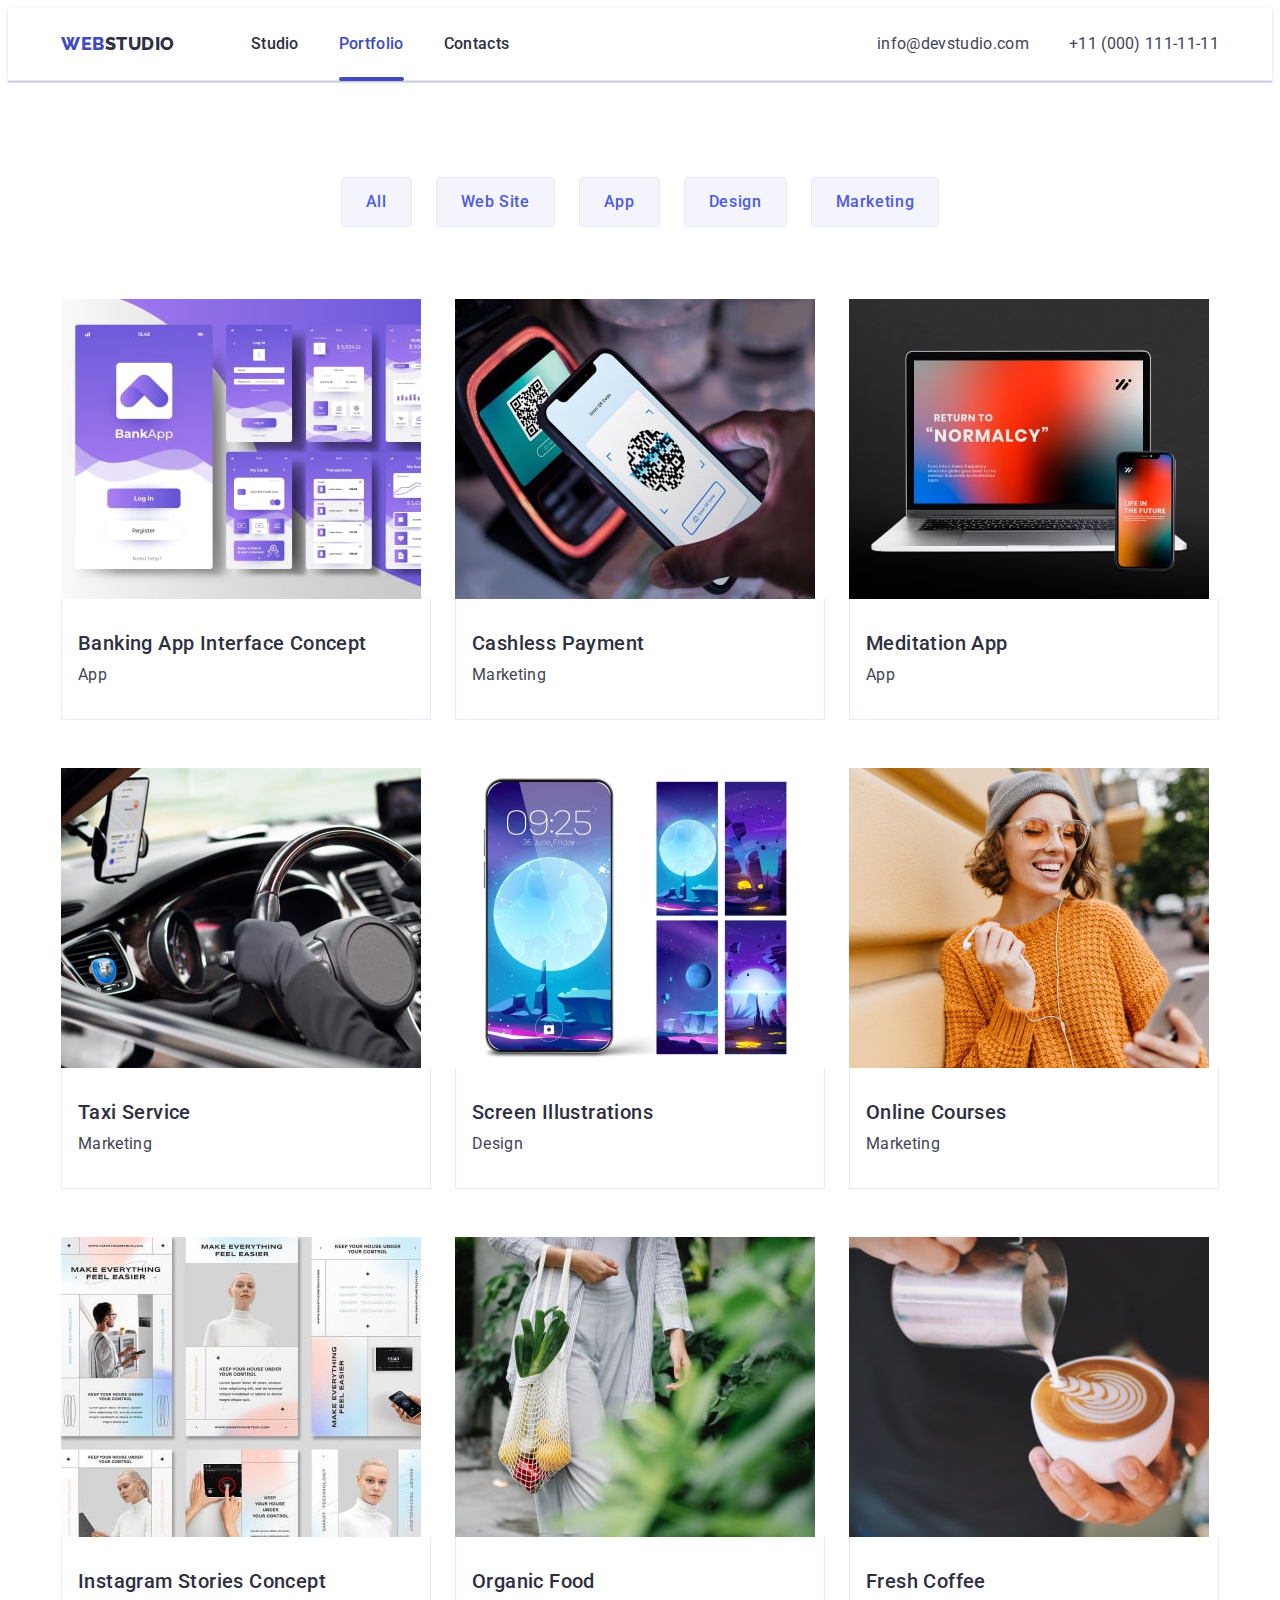
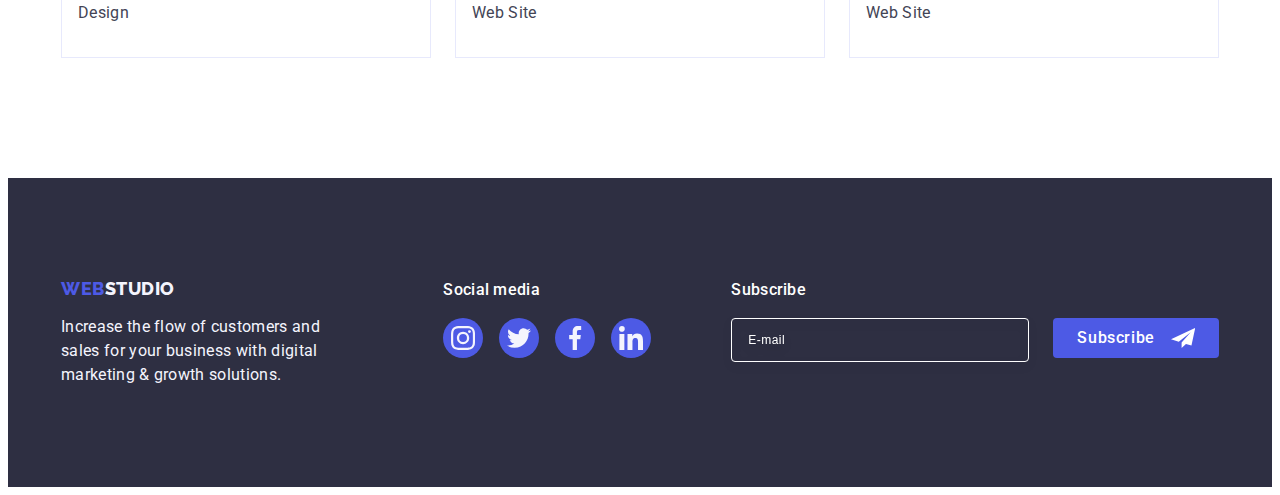
==== portfolio.html @ a87e6c7e "Initial commit" ====
<!DOCTYPE html>
<html lang="en">
  <head>
    <meta charset="UTF-8" />
    <meta http-equiv="X-UA-Compatible" content="IE=edge" />
    <meta name="viewport" content="width=device-width, initial-scale=1.0" />
    <title>WebStudio</title>
    <link rel="preconnect" href="https://fonts.googleapis.com" />
    <link rel="preconnect" href="https://fonts.gstatic.com" crossorigin />
    <link
      href="https://fonts.googleapis.com/css2?family=Raleway:wght@800&family=Roboto:wght@400;500;700&display=swap"
      rel="stylesheet"
    />
    <link
      rel="stylesheet"
      href="https://cdnjs.cloudflare.com/ajax/libs/modern-normalize/2.0.0/modern-normalize.min.css"
      integrity="sha512-4xo8blKMVCiXpTaLzQSLSw3KFOVPWhm/TRtuPVc4WG6kUgjH6J03IBuG7JZPkcWMxJ5huwaBpOpnwYElP/m6wg=="
      crossorigin="anonymous"
      referrerpolicy="no-referrer"
    />
    <link rel="stylesheet" href="./css/styles.css" />
  </head>
  <body>
    <header class="header">
      <div class="container header-container">
        <nav class="navigation">
          <a href="./index.html" class="logo-web link"
            >Web<span class="logo-studio header-logo">Studio</span></a
          >
          <ul class="list header-list">
            <li class="header-item">
              <a class="heder-menu link" href="./index.html">Studio</a>
            </li>
            <li class="header-item">
              <a class="heder-menu page-sign link" href="./portfolio.html"
                >Portfolio</a
              >
            </li>
            <li class="header-item">
              <a class="heder-menu link" href="">Contacts</a>
            </li>
          </ul>
        </nav>
        <address class="adress-list">
          <ul class="list header-adress-list">
            <li>
              <a class="heder-adress link" href="mailto:info@devstudio.com"
                >info@devstudio.com</a
              >
            </li>
            <li>
              <a class="heder-adress link" href="tel:+110001111111"
                >+11 (000) 111-11-11</a
              >
            </li>
          </ul>
        </address>
      </div>
    </header>
    <main>
      <section class="high-options">
        <div class="container options-container">
          <h1 class="visually-hidden">options</h1>
          <ul class="list options-btn-list">
            <li><button class="options-btn" type="button">All</button></li>
            <li><button class="options-btn" type="button">Web Site</button></li>
            <li><button class="options-btn" type="button">App</button></li>
            <li><button class="options-btn" type="button">Design</button></li>
            <li>
              <button class="options-btn" type="button">Marketing</button>
            </li>
          </ul>
          <ul class="list options-list">
            <li class="options-item">
              <a href="" class="options-link link"
                ><div class="options-img-overlay">
                  <img src="./images/02-01-banking-app.jpg" alt="banking" />
                  <p class="overlay">
                    14 Stylish and User-Friendly App Design Concepts · Task
                    Manager App · Calorie Tracker App · Exotic Fruit Ecommerce
                    App · Cloud Storage App
                  </p>
                </div>
                <div class="options-text">
                  <h2 class="text-title options-text-title">
                    Banking App Interface Concept
                  </h2>
                  <p class="specific-text">App</p>
                </div></a
              >
            </li>
            <li class="options-item">
              <a href="" class="options-link link"
                ><div class="options-img-overlay">
                  <img
                    src="./images/02-02-payment-marketing.jpg"
                    alt="payment"
                  />
                  <p class="overlay">
                    14 Stylish and User-Friendly App Design Concepts · Task
                    Manager App · Calorie Tracker App · Exotic Fruit Ecommerce
                    App · Cloud Storage App
                  </p>
                </div>
                <div class="options-text">
                  <h2 class="text-title options-text-title">
                    Cashless Payment
                  </h2>
                  <p class="specific-text">Marketing</p>
                </div>
              </a>
            </li>
            <li class="options-item">
              <a href="" class="options-link link"
                ><div class="options-img-overlay">
                  <img
                    src="./images/02-03-meditation-app.jpg"
                    alt="meditation"
                  />
                  <p class="overlay">
                    14 Stylish and User-Friendly App Design Concepts · Task
                    Manager App · Calorie Tracker App · Exotic Fruit Ecommerce
                    App · Cloud Storage App
                  </p>
                </div>
                <div class="options-text">
                  <h2 class="text-title options-text-title">Meditation App</h2>
                  <p class="specific-text">App</p>
                </div>
              </a>
            </li>
            <li class="options-item">
              <a href="" class="options-link link"
                ><div class="options-img-overlay">
                  <img src="./images/02-04-taxi-marketing.jpg" alt="taxi" />
                  <p class="overlay">
                    14 Stylish and User-Friendly App Design Concepts · Task
                    Manager App · Calorie Tracker App · Exotic Fruit Ecommerce
                    App · Cloud Storage App
                  </p>
                </div>
                <div class="options-text">
                  <h2 class="text-title options-text-title">Taxi Service</h2>
                  <p class="specific-text">Marketing</p>
                </div>
              </a>
            </li>
            <li class="options-item">
              <a href="" class="options-link link"
                ><div class="options-img-overlay">
                  <img src="./images/02-05-screen-design.jpg" alt="screen" />
                  <p class="overlay">
                    14 Stylish and User-Friendly App Design Concepts · Task
                    Manager App · Calorie Tracker App · Exotic Fruit Ecommerce
                    App · Cloud Storage App
                  </p>
                </div>
                <div class="options-text">
                  <h2 class="text-title options-text-title">
                    Screen Illustrations
                  </h2>
                  <p class="specific-text">Design</p>
                </div>
              </a>
            </li>
            <li class="options-item">
              <a href="" class="options-link link"
                ><div class="options-img-overlay">
                  <img src="./images/02-06-online-marketing.jpg" alt="online" />
                  <p class="overlay">
                    14 Stylish and User-Friendly App Design Concepts · Task
                    Manager App · Calorie Tracker App · Exotic Fruit Ecommerce
                    App · Cloud Storage App
                  </p>
                </div>
                <div class="options-text">
                  <h2 class="text-title options-text-title">Online Courses</h2>
                  <p class="specific-text">Marketing</p>
                </div>
              </a>
            </li>
            <li class="options-item">
              <a href="" class="options-link link"
                ><div class="options-img-overlay">
                  <img
                    src="./images/02-07-instagram-design.jpg"
                    alt="instagram"
                  />
                  <p class="overlay">
                    14 Stylish and User-Friendly App Design Concepts · Task
                    Manager App · Calorie Tracker App · Exotic Fruit Ecommerce
                    App · Cloud Storage App
                  </p>
                </div>
                <div class="options-text">
                  <h2 class="text-title options-text-title">
                    Instagram Stories Concept
                  </h2>
                  <p class="specific-text">Design</p>
                </div>
              </a>
            </li>
            <li class="options-item">
              <a href="" class="options-link link"
                ><div class="options-img-overlay">
                  <img src="./images/02-08-food-web.jpg" alt="food" />
                  <p class="overlay">
                    14 Stylish and User-Friendly App Design Concepts · Task
                    Manager App · Calorie Tracker App · Exotic Fruit Ecommerce
                    App · Cloud Storage App
                  </p>
                </div>
                <div class="options-text">
                  <h2 class="text-title options-text-title">Organic Food</h2>
                  <p class="specific-text">Web Site</p>
                </div>
              </a>
            </li>
            <li class="options-item">
              <a href="" class="options-link link"
                ><div class="options-img-overlay">
                  <img src="./images/02-09-coffee-web.jpg" alt="coffee" />
                  <p class="overlay">
                    14 Stylish and User-Friendly App Design Concepts · Task
                    Manager App · Calorie Tracker App · Exotic Fruit Ecommerce
                    App · Cloud Storage App
                  </p>
                </div>
                <div class="options-text">
                  <h2 class="text-title options-text-title">Fresh Coffee</h2>
                  <p class="specific-text">Web Site</p>
                </div>
              </a>
            </li>
          </ul>
        </div>
      </section>
    </main>
    <footer class="footer">
      <div class="container footer-contaner">
        <div class="logo-down">
          <a href="./index.html" class="logo-web-down link"
            >Web<span class="logo-studio-down">Studio</span></a
          >
          <p class="footer-text">
            Increase the flow of customers and sales for your business with
            digital marketing & growth solutions.
          </p>
        </div>
        <div class="footer-soc">
          <p class="footer-soc-text">Social media</p>
          <ul class="footer-soc-list list">
            <li class="footer-soc-item">
              <a
                href=""
                class="footer-soc-link link"
                target="_blank"
                rel="noopener noreferrer nofollow"
              >
                <svg class="footer-soc-icon" width="24" height="24">
                  <use href="./images/icons.svg#icon-instagram"></use>
                </svg>
              </a>
            </li>
            <li class="footer-soc-item">
              <a
                href=""
                class="footer-soc-link link"
                target="_blank"
                rel="noopener noreferrer nofollow"
                ><svg class="footer-soc-icon" width="24" height="24">
                  <use href="./images/icons.svg#icon-twitter"></use>
                </svg>
              </a>
            </li>
            <li class="footer-soc-item">
              <a
                href=""
                class="footer-soc-link link"
                target="_blank"
                rel="noopener noreferrer nofollow"
                ><svg class="footer-soc-icon" width="24" height="24">
                  <use href="./images/icons.svg#icon-facebook"></use>
                </svg>
              </a>
            </li>
            <li class="footer-soc-item">
              <a
                href=""
                class="footer-soc-link link"
                target="_blank"
                rel="noopener noreferrer nofollow"
                ><svg class="footer-soc-icon" width="24" height="24">
                  <use href="./images/icons.svg#icon-linkedin"></use>
                </svg>
              </a>
            </li>
          </ul>
        </div>
        <div class="container-form">
          <p class="footer-title">Subscribe</p>
          <form class="form-footer">
            <label class="footer-lable">
              <input
                type="email"
                name="user-email"
                class="footer-input"
                placeholder="E-mail"
                required
              />
            </label>
            <button type="submit" class="btn-footer">
              Subscribe
              <svg class="footer-btn-icon" width="24" height="24">
                <use href="./images/icons.svg#icon-icon-send"></use>
              </svg>
            </button>
          </form>
        </div>
      </div>
    </footer>
  </body>
</html>
---- css/styles.css ----
:root {
  --white-color: #ffffff;
  --navy-color: #2e2f42;
  --iris-color: #4d5ae5;
  --slate-color: #434455;
  --cloud-color: #f4f4fd;
  --grey-color: #8e8f99;
}

body {
  font-family: 'Roboto', sans-serif;
  color: var(--slate-color);
  background-color: var(--white-color);
}

.container {
  width: 1158px;
  padding: 0 15px;
  margin: 0 auto;
}

img {
  display: block;
  max-width: 100%;
  height: auto;
}

h1,
h2,
h3,
h4,
h5,
h6,
p {
  margin: 0;
}
/*--------------- HEADER ------------------*/

.header {
  border-bottom: 1px solid #e7e9fc;
  box-shadow: 0px 2px 1px rgba(46, 47, 66, 0.08),
    0px 1px 1px rgba(46, 47, 66, 0.16), 0px 1px 6px rgba(46, 47, 66, 0.08);
}

.header-container {
  display: flex;
  align-items: center;
}

.navigation {
  display: flex;
  align-items: center;
}

.header-item {
}

.header-list {
  display: flex;
  align-items: center;
  gap: 40px;
}

.link {
  text-decoration: none;
}

.list {
  list-style: none;
  padding: 0;
  margin: 0;
}

.logo-web {
  font-family: 'Raleway', sans-serif;
  font-weight: 800;
  font-size: 18px;
  line-height: 1.17;
  align-items: center;
  letter-spacing: 0.03em;
  text-transform: uppercase;
  color: #404bbf;
  margin-right: 76px;
}

.heder-menu:hover,
.heder-menu:focus,
.heder-adress:hover,
.heder-adress:focus {
  color: #404bbf;
}

.logo-studio {
  color: var(--navy-color);
}

.heder-menu {
  font-weight: 500;
  font-size: 16px;
  line-height: 1.5;
  letter-spacing: 0.02em;
  color: var(--navy-color);
  padding: 24px 0;
  display: block;
  transition: color 250ms cubic-bezier(0.4, 0, 0.2, 1);
}

.adress-list {
  font-style: normal;
  margin-left: auto;
}

.heder-adress {
  font-size: 16px;
  line-height: 1.5;
  letter-spacing: 0.02em;
  color: var(--slate-color);
  transition: color 250ms cubic-bezier(0.4, 0, 0.2, 1);
}

.header-adress-list {
  display: flex;
  margin-left: auto;
  gap: 40px;
}
.page-sign {
  position: relative;
  transition: color 250ms cubic-bezier(0.4, 0, 0.2, 1);
  color: #404bbf;
}

.page-sign::after {
  content: '';
  position: absolute;
  height: 4px;
  left: 0px;
  background: #404bbf;
  border-radius: 2px;
  display: block;
  margin-top: 20px;
  width: 100%;
  bottom: -1px;
}
/*--------------- HERO ------------------*/

.hero-section {
  background-color: var(--navy-color);
  background-image: linear-gradient(
      rgba(46, 47, 66, 0.7),
      rgba(46, 47, 66, 0.7)
    ),
    url(../images/hero-bg.jpg);
  background-repeat: no-repeat;
  background-position: center;
  background-size: cover;
  padding-top: 188px;
  padding-bottom: 188px;
  max-width: 1440px;
  margin: 0 auto;
}

.hero-text {
  font-weight: 700;
  font-size: 56px;
  line-height: 1.07;
  text-align: center;
  letter-spacing: 0.02em;
  color: var(--white-color);
  display: block;
  max-width: 496px;
  margin: 0 auto 48px;
}

.hero-btn {
  font-family: 'Roboto', sans-serif;
  font-weight: 500;
  font-size: 16px;
  line-height: 1.5;
  letter-spacing: 0.04em;
  color: var(--white-color);
  background-color: var(--iris-color);
  cursor: pointer;
  display: block;
  margin: 0 auto;
  min-width: 169px;
  height: 56px;
  border-radius: 4px;
  box-shadow: 0px 4px 4px rgba(0, 0, 0, 0.15);
  border: none;
  transition: background-color 250ms cubic-bezier(0.4, 0, 0.2, 1);
}

.hero-btn:hover,
.hero-btn:focus {
  background-color: #404bbf;
}
/*--------------- WORKS ------------------*/

.works {
  padding: 120px 0;
}

.container-works {
}

.works-list {
  display: flex;
  gap: 24px;
}
.works-item {
  width: calc((100% - 3 * 24px) / 4);
}

.text-title {
  font-weight: 500;
  font-size: 20px;
  line-height: 1.2;
  letter-spacing: 0.02em;
  color: var(--navy-color);
}

.works-text-title {
  margin-bottom: 8px;
}

.specific-text {
  font-size: 16px;
  line-height: 1.5;
  letter-spacing: 0.02em;
  color: var(--slate-color);
}

.visually-hidden {
  position: absolute;
  width: 1px;
  height: 1px;
  margin: -1px;
  border: 0;
  padding: 0;
  white-space: nowrap;
  clip-path: inset(100%);
  clip: rect(0 0 0 0);
  overflow: hidden;
}

.works-link {
  display: flex;
  align-items: center;
  justify-content: center;
  height: 112px;
  background: #f4f4fd;
  border-radius: 4px;
  margin-bottom: 8px;
}

.works-icon {
}

.icons {
  display: flex;
  align-items: center;
  justify-content: center;
  height: 112px;
  background: #f4f4fd;
  border-radius: 4px;
  margin-bottom: 8px;
}

/*--------------- SERVICES ------------------*/
.servisec {
  padding-bottom: 120px;
}

.servisec-titel {
  font-weight: 700;
  font-size: 36px;
  line-height: 1.11;
  text-align: center;
  letter-spacing: 0.02em;
  text-transform: capitalize;
  color: var(--navy-color);
  margin-bottom: 72px;
}

.servisec-list {
  display: flex;
  gap: 24px;
}

/*--------------- TEAM ------------------*/

.team {
  color: var(--navy-color);
  background-color: var(--cloud-color);
  padding: 120px 0;
}
.team-title {
  font-weight: 700;
  font-size: 36px;
  line-height: 1.11;
  text-align: center;
  letter-spacing: 0.02em;
  text-transform: capitalize;
  margin-bottom: 72px;
}
.team-list {
  display: flex;
  gap: 24px;
}

.team-item {
  background-color: var(--white-color);
  box-shadow: 0px 1px 6px rgba(46, 47, 66, 0.08),
    0px 1px 1px rgba(46, 47, 66, 0.16), 0px 2px 1px rgba(46, 47, 66, 0.08);
  border-radius: 0px 0px 4px 4px;
  width: calc((100% - 3 * 24px) / 4);
}
.team-text-title {
  font-weight: 500;
  font-size: 20px;
  line-height: 1.2;
  text-align: center;
  letter-spacing: 0.02em;
  margin-bottom: 8px;
}

.team-title-container {
  margin-bottom: 72px;
}
.team-text {
  font-size: 16px;
  line-height: 1.5;
  text-align: center;
  letter-spacing: 0.02em;
  color: var(--slate-color);
  margin-bottom: 8px;
}

.team-person {
  padding: 32px 16px;
}

.team-soc-list {
  display: flex;
  justify-content: center;
  gap: 24px;
}

.team-soc-item {
  width: 40px;
  height: 40px;
}

.team-soc-link {
  width: 100%;
  height: 100%;
  background: #4d5ae5;
  border-radius: 50%;
  display: flex;
  align-items: center;
  justify-content: center;
  fill: #f4f4fd;
  transition: background-color 250ms cubic-bezier(0.4, 0, 0.2, 1);
}

.team-soc-link:hover,
.team-soc-link:focus {
  background-color: #404bbf;
}

/*--------------- CUSTOMERS ------------------*/

.customers {
  padding-top: 120px;
  padding-bottom: 120px;
}

.customers-title {
  font-size: 36px;
  line-height: 1.11;
  text-align: center;
  letter-spacing: 0.02em;
  text-transform: capitalize;
  margin-bottom: 72px;
  color: #2e2f42;
}
.customers-list {
  display: flex;
  gap: 24px;
}

.customers-item {
  width: calc((100% - 5 * 24px) / 6);
  height: 88px;
}

.customers-link {
  width: 100%;
  height: 100%;
  border: 1px solid #8e8f99;
  border-radius: 4px;
  display: flex;
  align-items: center;
  justify-content: center;
  color: var(--grey-color);
  transition: border-color 250ms cubic-bezier(0.4, 0, 0.2, 1),
    color 250ms cubic-bezier(0.4, 0, 0.2, 1);
}

.customers-icon {
  width: 104px;
  height: 56px;
  fill: currentColor;
}

.customers-link:hover,
.customers-link:focus {
  border-color: #404bbf;
  color: #404bbf;
}

/*--------------- PORTFOLIO ------------------*/

.high-options {
  padding: 96px 0 120px;
}

.options-container {
}

.options-btn {
  font-family: 'Roboto', sans-serif;
  font-weight: 500;
  font-size: 16px;
  line-height: 1.5;
  text-align: center;
  letter-spacing: 0.04em;
  color: var(--iris-color);
  background-color: var(--cloud-color);
  cursor: pointer;
  border: 1px solid #e7e9fc;
  border-radius: 4px;
  padding: 12px 24px;
  transition: color 250ms cubic-bezier(0.4, 0, 0.2, 1),
    background-color 250ms cubic-bezier(0.4, 0, 0.2, 1),
    border-color 250ms cubic-bezier(0.4, 0, 0.2, 1),
    box-shadow 250ms cubic-bezier(0.4, 0, 0.2, 1);
}

.options-btn:hover,
.options-btn:focus {
  color: var(--white-color);
  background-color: #404bbf;
  border: 1px solid transparent;
  box-shadow: 0px 3px 1px rgba(0, 0, 0, 0.1), 0px 2px 1px rgba(0, 0, 0, 0.08),
    0px 2px 2px rgba(0, 0, 0, 0.12);
}

.options-btn-list {
  display: flex;
  justify-content: center;
  align-items: center;
  gap: 24px;
  margin-bottom: 72px;
}

.options-link {
  display: block;
  transition: box-shadow 250ms cubic-bezier(0.4, 0, 0.2, 1);
}

.options-link:hover,
.options-link:focus {
  box-shadow: 0px 1px 6px rgba(46, 47, 66, 0.08),
    0px 1px 1px rgba(46, 47, 66, 0.16), 0px 2px 1px rgba(46, 47, 66, 0.08);
}

.options-list {
  display: flex;
  flex-wrap: wrap;
  gap: 48px 24px;
}

.options-item {
  width: calc((100% - 2 * 24px) / 3);
}

.options-link:hover .overlay,
.options-link:focus .overlay {
  transform: translateY(0);
}

.options-text {
  padding: 32px 16px;
  border: 1px solid #e7e9fc;
  border-top: none;
}

.options-text-title {
  margin-bottom: 8px;
}

.options-img-overlay {
  position: relative;
  overflow: hidden;
}

.overlay {
  padding: 40px 32px;
  display: block;
  background-color: var(--iris-color);
  font-size: 16px;
  line-height: 1.5;
  letter-spacing: 0.02em;
  color: var(--cloud-color);
  position: absolute;
  top: 0;
  width: 100%;
  height: 100%;
  transform: translateY(100%);
  transition: transform 250ms cubic-bezier(0.4, 0, 0.2, 1);
}
/*--------------- FOOTER ------------------*/

.footer-contaner {
  display: flex;
  align-items: baseline;
}
.footer {
  background-color: var(--navy-color);
  color: var(--cloud-color);
  padding: 100px 0;
}

.logo-web-down {
  font-family: 'Raleway', sans-serif;
  font-weight: 800;
  font-size: 18px;
  line-height: 1.17;
  letter-spacing: 0.03em;
  text-transform: uppercase;
  color: var(--iris-color);
  display: inline-block;
  margin-bottom: 16px;
}

.logo-studio-down {
  color: var(--cloud-color);
}
.logo-down {
  margin-right: 120px;
}

.footer-text {
  font-size: 16px;
  line-height: 1.5;
  letter-spacing: 0.02em;
  display: block;
  max-width: 264px;
}

.footer-soc {
}

.footer-soc-text {
  font-weight: 500;
  font-size: 16px;
  line-height: 1.5;
  letter-spacing: 0.02em;
  color: #ffffff;
  margin-bottom: 16px;
}

.footer-soc-list {
  display: flex;
  justify-content: center;
  gap: 16px;
}

.footer-soc-item {
  width: 40px;
  height: 40px;
}

.footer-soc-link {
  width: 100%;
  height: 100%;
  background: #4d5ae5;
  border-radius: 50%;
  display: flex;
  align-items: center;
  justify-content: center;
  transition: background-color 250ms cubic-bezier(0.4, 0, 0.2, 1);
}

.footer-soc-link:hover,
.footer-soc-link:focus {
  background-color: #31d0aa;
}

.footer-soc-icon {
  fill: #f4f4fd;
}

.container-form {
  margin-left: 80px;
}

.form-footer {
  display: flex;
  gap: 24px;
}

.footer-title {
  font-weight: 500;
  font-size: 16px;
  line-height: 1.5;
  letter-spacing: 0.02em;
  color: #ffffff;
  margin-bottom: 16px;
}

.footer-lable {
}

.footer-input {
  width: 264px;
  height: 40px;
  border: 1px solid #ffffff;
  filter: drop-shadow(0px 4px 4px rgba(0, 0, 0, 0.15));
  border-radius: 4px;
  background: #2e2f42;
  padding-left: 16px;
  padding-right: 16px;
  transition: border 250ms cubic-bezier(0.4, 0, 0.2, 1);
  outline: transparent;
  background-color: transparent;
  font-size: 12px;
  line-height: 1.5;
  letter-spacing: 0.04em;
  color: #ffffff;
}

.footer-input::placeholder {
  color: #ffffff;
}

.footer-input:focus {
  border: 1px solid #4d5ae5;
}

.btn-footer {
  font-family: 'Roboto', sans-serif;
  font-style: normal;
  font-weight: 500;
  font-size: 16px;
  line-height: 1.5;
  letter-spacing: 0.04em;
  color: #ffffff;
  text-align: left;
  padding: 8px 24px;
  background: #4d5ae5;
  border-radius: 4px;
  border: none;
  cursor: pointer;
  min-width: 165px;
  height: 40px;
  display: flex;
  justify-content: center;
  align-items: center;
}

.footer-btn-icon {
  margin-left: 16px;
}

.blackdrop {
  position: fixed;
  width: 100%;
  height: 100%;
  background: rgba(46, 47, 66, 0.4);
  top: 0;
  transition: opacity 250ms cubic-bezier(0.4, 0, 0.2, 1),
    visibility 250ms cubic-bezier(0.4, 0, 0.2, 1);
}

.modal {
  position: absolute;
  width: 408px;
  min-height: 584px;
  left: 50%;
  top: 50%;
  transform: translate(-50%, -50%) scale(1);
  transition: transform 250ms cubic-bezier(0.4, 0, 0.2, 1);
  background: #fcfcfc;
  box-shadow: 0px 1px 1px rgba(0, 0, 0, 0.14), 0px 1px 3px rgba(0, 0, 0, 0.12),
    0px 2px 1px rgba(0, 0, 0, 0.2);
  border-radius: 4px;
  padding: 72px 24px 24px;
}

.blackdrop.is-hidden .modal {
  transform: translateX(-50%) scale(0);
}

.modal-close {
  position: absolute;
  top: 24px;
  right: 24px;
  width: 24px;
  height: 24px;
  background: #e7e9fc;
  border: 1px solid rgba(0, 0, 0, 0.1);
  border-radius: 50%;
  display: flex;
  align-items: center;
  justify-content: center;
  margin-left: auto;
  padding: 0;
  cursor: pointer;
  transition: background-color 250ms cubic-bezier(0.4, 0, 0.2, 1),
    border 250ms cubic-bezier(0.4, 0, 0.2, 1);
}

.modal-close-icon {
  transition: fill 250ms cubic-bezier(0.4, 0, 0.2, 1);
}
.modal-close:hover,
.modal-close:focus {
  background-color: #404bbf;
  border: none;
}

.modal-close:hover .modal-close-icon,
.modal-close:focus .modal-close-icon {
  fill: #ffffff;
  border: none;
}

.is-hidden {
  visibility: hidden;
  opacity: 0;
  pointer-events: none;
}

.modal-title {
  font-weight: 500;
  font-size: 16px;
  line-height: 1.5;
  text-align: center;
  letter-spacing: 0.02em;
  color: #2e2f42;
  margin-bottom: 16px;
}

.modal-field {
  margin-bottom: 8px;
}

.modal-field-comment {
  margin-bottom: 16px;
}

.modal-field-privacy {
  margin-bottom: 24px;
}

.modal-input {
  width: 100%;
  height: 40px;
  border: 1px solid rgba(46, 47, 66, 0.4);
  border-radius: 4px;
  padding-left: 38px;
  padding-right: 10px;
  outline: transparent;
  /* transition: border 250ms cubic-bezier(0.4, 0, 0.2, 1); */
  transition: border-color 250ms cubic-bezier(0.4, 0, 0.2, 1);
  background-color: transparent;
}

.modal-input:hover,
.modal-input:focus {
  /* border: 1px solid #4d5ae5; */
  border-color: #4d5ae5;
}

.modal-input:hover + .modal-icon,
.modal-input:focus + .modal-icon {
  fill: #4d5ae5;
}

.input-label {
  display: block;
  font-size: 12px;
  line-height: 1.17;
  letter-spacing: 0.04em;
  color: #8e8f99;
  margin-bottom: 4px;
}

.input-wrap {
  position: relative;
}

.modal-icon {
  position: absolute;
  left: 16px;
  top: 50%;
  transform: translateY(-50%);
  transition: fill 250ms cubic-bezier(0.4, 0, 0.2, 1);
  fill: var(--navy-color);
}

.modal-icon:focus {
  fill: #4d5ae5;
}

.model-comment {
  width: 100%;
  height: 120px;
  border: 1px solid rgba(46, 47, 66, 0.4);
  border-radius: 4px;
  font-size: 12px;
  line-height: 1.17;
  letter-spacing: 0.04em;
  /* padding-top: 8px;
  padding-left: 16px; */
  resize: none;
  outline: transparent;
  color: rgba(46, 47, 66, 0.4);
  background-color: transparent;
  padding: 8px 16px;
  transition: border-color 250ms cubic-bezier(0.4, 0, 0.2, 1);
  display: block;
}

.model-comment:hover,
.model-comment:focus {
  border: 1px solid #4d5ae5;
}

.check-text {
  align-items: center;
  font-size: 12px;
  line-height: 1.17;
  letter-spacing: 0.04em;
  color: #8e8f99;
  margin-top: 16px;
}

.rule-privacy {
  width: 16px;
  height: 16px;
  border: 1px solid rgba(46, 47, 66, 0.4);
  border-radius: 2px;
  margin-right: 8px;
  fill: transparent;
  display: inline-flex;
  align-items: center;
  justify-content: center;
  transition: background-color 250ms cubic-bezier(0.4, 0, 0.2, 1),
    border 250ms cubic-bezier(0.4, 0, 0.2, 1),
    fill 250ms cubic-bezier(0.4, 0, 0.2, 1);
}

.modal-check:checked + .check-text span {
  background-color: #404bbf;
  border: 1px solid #404bbf;
  fill: #f4f4fd;
  border: none;
}

.modal-check:focus + .check-text span {
}

.check-privacy {
  font-family: 'Roboto';
  font-style: normal;
  font-weight: 400;
  font-size: 12px;
  line-height: 1.33;
  letter-spacing: 0.04em;
  text-decoration-line: underline;
  color: #4d5ae5;
  margin-left: 4px;
}

.modal-btn {
  display: block;
  min-width: 169px;
  height: 56px;
  background: #4d5ae5;
  box-shadow: 0px 4px 4px rgba(0, 0, 0, 0.15);
  border-radius: 4px;
  cursor: pointer;
  border: none;
  font-weight: 500;
  font-size: 16px;
  line-height: 1.5;
  align-items: center;
  text-align: center;
  letter-spacing: 0.04em;
  color: #ffffff;
  margin: 0 auto;
  transition: background-color 250ms cubic-bezier(0.4, 0, 0.2, 1);
  margin-top: 24px;
}
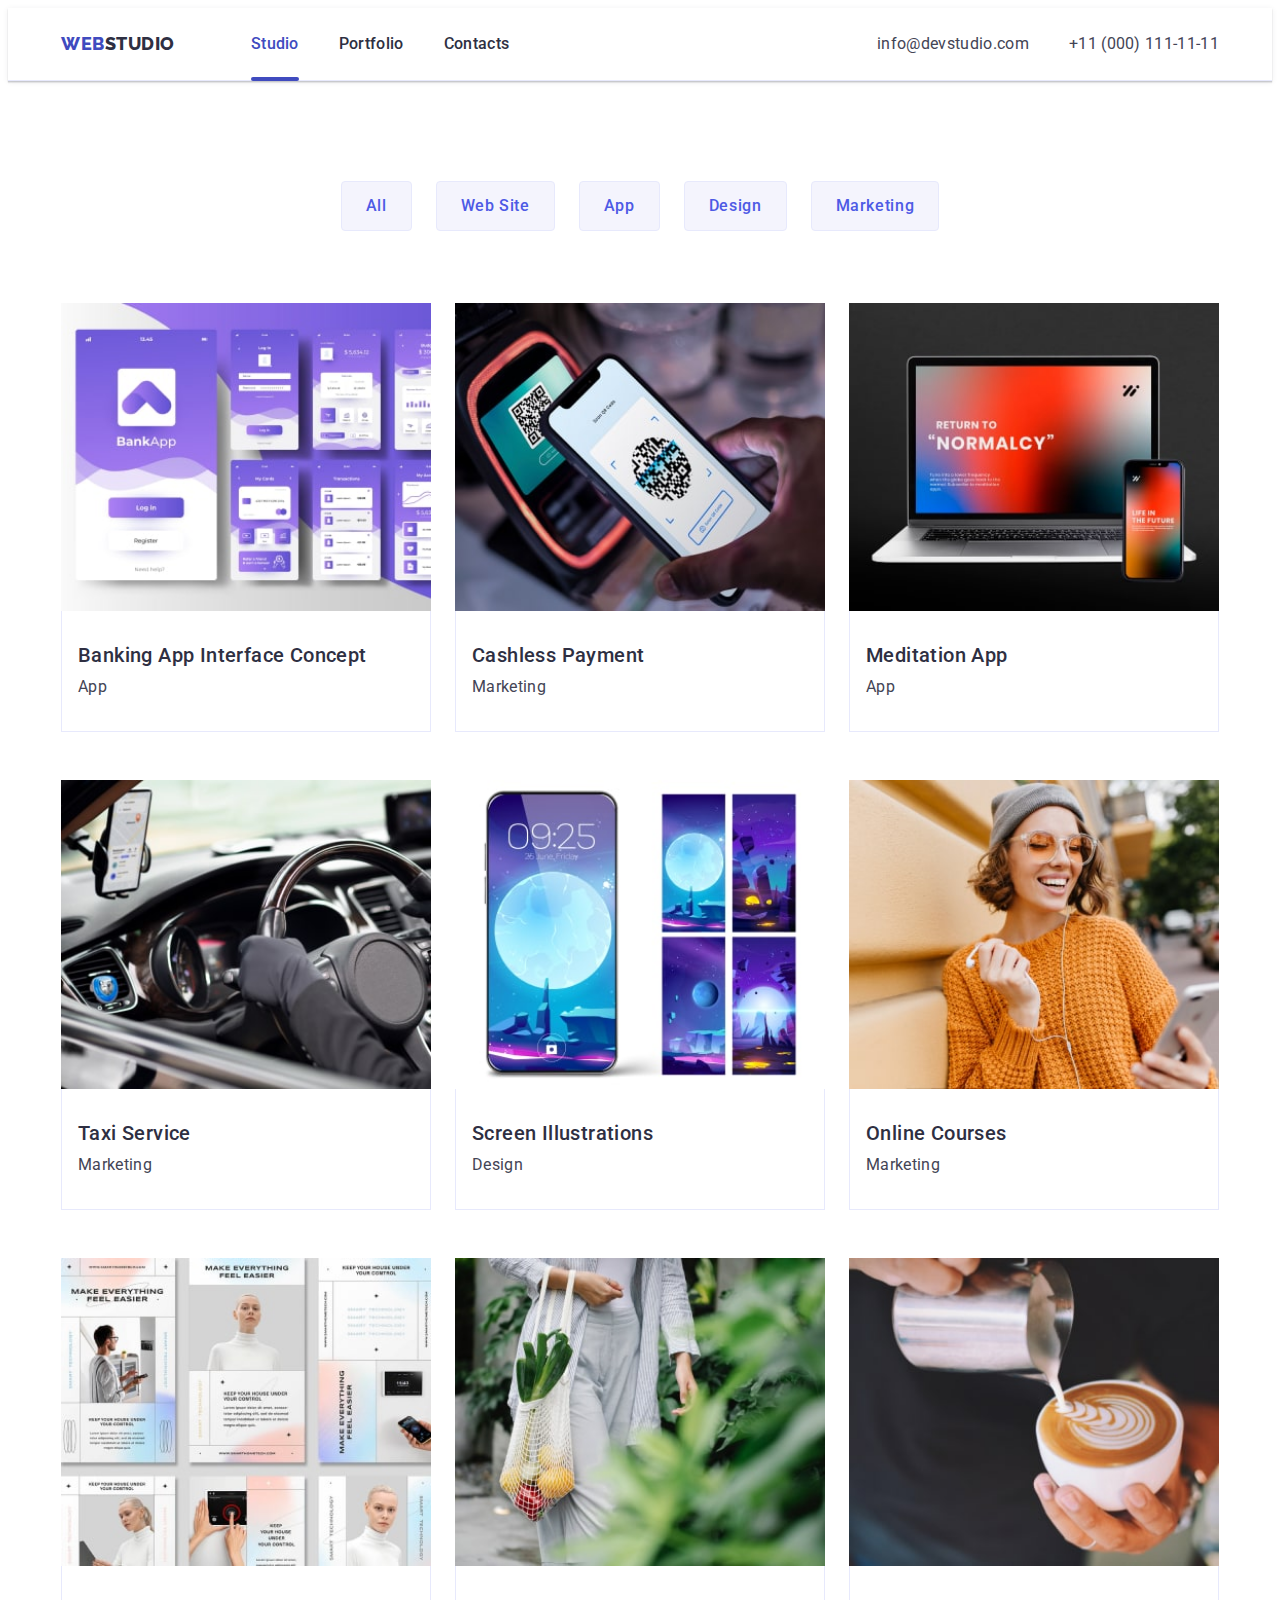
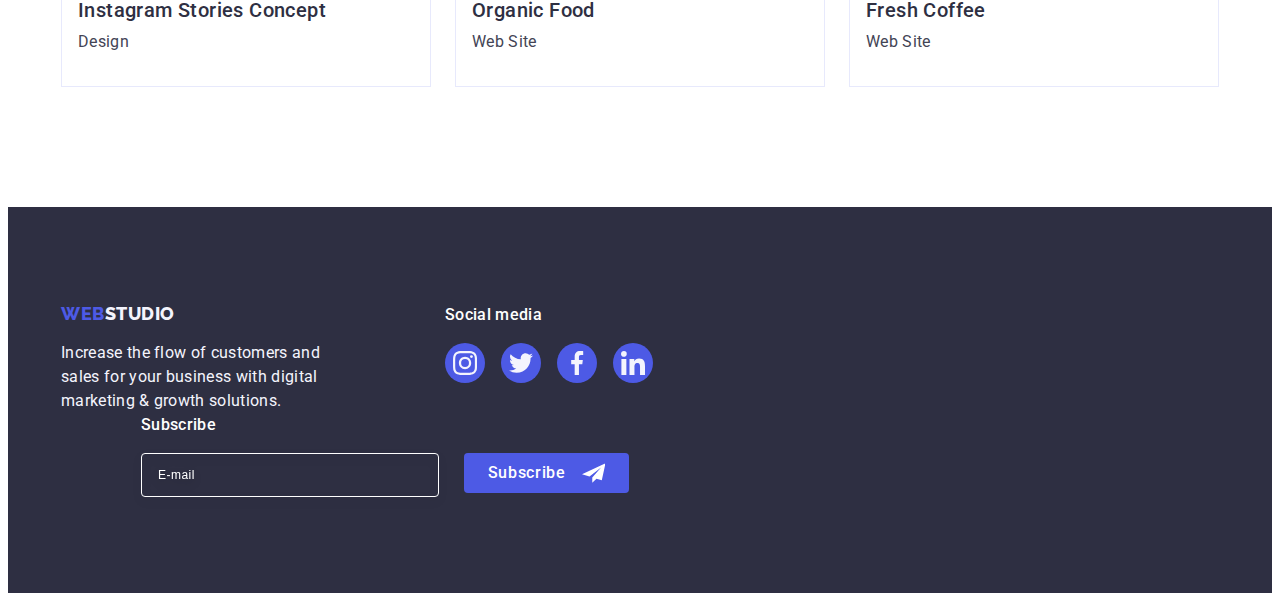
==== commit c40273eb: "hw-07-04" ====
--- a/portfolio.html
+++ b/portfolio.html
@@ -29,12 +29,12 @@
           >
           <ul class="list header-list">
             <li class="header-item">
-              <a class="heder-menu link" href="./index.html">Studio</a>
+              <a class="heder-menu page-sign link" href="./index.html"
+                >Studio</a
+              >
             </li>
             <li class="header-item">
-              <a class="heder-menu page-sign link" href="./portfolio.html"
-                >Portfolio</a
-              >
+              <a class="heder-menu link" href="./portfolio.html">Portfolio</a>
             </li>
             <li class="header-item">
               <a class="heder-menu link" href="">Contacts</a>
@@ -55,6 +55,98 @@
             </li>
           </ul>
         </address>
+        <button type="button" class="menu-open-btm" data-menu-open>
+          <svg class="menu-open-icon" width="32" height="22">
+            <use href="./images/icons.svg#icon-line"></use>
+          </svg>
+        </button>
+      </div>
+      <div class="mob-menu is-hidden" data-menu>
+        <div class="mob-pages">
+          <button type="button" class="menu-close-btm" data-menu-close>
+            <svg class="menu-close-icon" width="8" height="8">
+              <use href="./images/icons.svg#icon-close-black"></use>
+            </svg>
+          </button>
+          <ul class="list mob-menu-list">
+            <li class="mob-menu-item">
+              <a class="mob-menu-link link" href="./index.html">Studio</a>
+            </li>
+            <li class="mob-menu-item">
+              <a class="mob-menu-link page-sign link" href="./portfolio.html"
+                >Portfolio</a
+              >
+            </li>
+            <li class="mob-menu-item">
+              <a class="mob-menu-link link" href="">Contacts</a>
+            </li>
+          </ul>
+        </div>
+        <div>
+          <address class="mob-menu-adress-top">
+            <ul class="list mob-menu-adress-list">
+              <li class="mob-menu-adres-item">
+                <a class="mob-menu-adress-phone link" href="tel:+110001111111"
+                  >+11 (000) 111-11-11</a
+                >
+              </li>
+              <li class="mob-menu-adres-item">
+                <a
+                  class="mob-menu-adress-mail link"
+                  href="mailto:info@devstudio.com"
+                  >info@devstudio.com</a
+                >
+              </li>
+            </ul>
+          </address>
+          <ul class="mob-soc-list list">
+            <li class="mob-soc-item">
+              <a
+                href=""
+                class="mob-soc-link link"
+                target="_blank"
+                rel="noopener noreferrer nofollow"
+              >
+                <svg class="mob-soc-icon" width="16" height="16">
+                  <use href="./images/icons.svg#icon-instagram"></use>
+                </svg>
+              </a>
+            </li>
+            <li class="mob-soc-item">
+              <a
+                href=""
+                class="mob-soc-link link"
+                target="_blank"
+                rel="noopener noreferrer nofollow"
+                ><svg class="mob-soc-icon" width="16" height="16">
+                  <use href="./images/icons.svg#icon-twitter"></use>
+                </svg>
+              </a>
+            </li>
+            <li class="mob-soc-item">
+              <a
+                href=""
+                class="mob-soc-link link"
+                target="_blank"
+                rel="noopener noreferrer nofollow"
+                ><svg class="mob-soc-icon" width="16" height="16">
+                  <use href="./images/icons.svg#icon-facebook"></use>
+                </svg>
+              </a>
+            </li>
+            <li class="mob-soc-item">
+              <a
+                href=""
+                class="mob-soc-link link"
+                target="_blank"
+                rel="noopener noreferrer nofollow"
+                ><svg class="mob-soc-icon" width="16" height="16">
+                  <use href="./images/icons.svg#icon-linkedin"></use>
+                </svg>
+              </a>
+            </li>
+          </ul>
+        </div>
       </div>
     </header>
     <main>
@@ -74,7 +166,34 @@
             <li class="options-item">
               <a href="" class="options-link link"
                 ><div class="options-img-overlay">
-                  <img src="./images/02-01-banking-app.jpg" alt="banking" />
+                  <picture>
+                    <source
+                      srcset="
+                        ./images/02-01-banking-app.jpg    1x,
+                        ./images/02-01-banking-app-2x.jpg 2x
+                      "
+                      media="(min-width: 1158px)"
+                    />
+                    <source
+                      srcset="
+                        ./images/02-01-banking-app-tab.jpg    1x,
+                        ./images/02-01-banking-app-tab-2x.jpg 2x
+                      "
+                      media="(min-width: 768px)"
+                    />
+                    <source
+                      srcset="
+                        ./images/02-01-banking-app-mob.jpg    1x,
+                        ./images/02-01-banking-app-mob-2x.jpg 2x
+                      "
+                      media="(max-width: 427px)"
+                    />
+                    <img
+                      src="./images/02-01-banking-app-mob.jpg"
+                      alt="banking"
+                      width="396"
+                    />
+                  </picture>
                   <p class="overlay">
                     14 Stylish and User-Friendly App Design Concepts · Task
                     Manager App · Calorie Tracker App · Exotic Fruit Ecommerce
@@ -85,17 +204,41 @@
                   <h2 class="text-title options-text-title">
                     Banking App Interface Concept
                   </h2>
-                  <p class="specific-text">App</p>
+                  <p class="portfolio-specific-text">App</p>
                 </div></a
               >
             </li>
             <li class="options-item">
               <a href="" class="options-link link"
                 ><div class="options-img-overlay">
-                  <img
-                    src="./images/02-02-payment-marketing.jpg"
-                    alt="payment"
-                  />
+                  <picture>
+                    <source
+                      srcset="
+                        ./images/02-02-payment-marketing.jpg    1x,
+                        ./images/02-02-payment-marketing-2x.jpg 2x
+                      "
+                      media="(min-width: 1158px)"
+                    />
+                    <source
+                      srcset="
+                        ./images/02-02-payment-marketing-tab.jpg    1x,
+                        ./images/02-02-payment-marketing-tab-2x.jpg 2x
+                      "
+                      media="(min-width: 768px)"
+                    />
+                    <source
+                      srcset="
+                        ./images/02-02-payment-marketing-mob.jpg    1x,
+                        ./images/02-02-payment-marketing-mob-2x.jpg 2x
+                      "
+                      media="(max-width: 427px)"
+                    />
+                    <img
+                      src="./images/02-02-payment-marketing-mob.jpg"
+                      alt="payment"
+                      width="396"
+                    />
+                  </picture>
                   <p class="overlay">
                     14 Stylish and User-Friendly App Design Concepts · Task
                     Manager App · Calorie Tracker App · Exotic Fruit Ecommerce
@@ -106,17 +249,41 @@
                   <h2 class="text-title options-text-title">
                     Cashless Payment
                   </h2>
-                  <p class="specific-text">Marketing</p>
-                </div>
-              </a>
-            </li>
-            <li class="options-item">
-              <a href="" class="options-link link"
-                ><div class="options-img-overlay">
-                  <img
-                    src="./images/02-03-meditation-app.jpg"
-                    alt="meditation"
-                  />
+                  <p class="portfolio-specific-text">Marketing</p>
+                </div>
+              </a>
+            </li>
+            <li class="options-item">
+              <a href="" class="options-link link"
+                ><div class="options-img-overlay">
+                  <picture>
+                    <source
+                      srcset="
+                        ./images/02-03-meditation-app.jpg    1x,
+                        ./images/02-03-meditation-app-2x.jpg 2x
+                      "
+                      media="(min-width: 1158px)"
+                    />
+                    <source
+                      srcset="
+                        ./images/02-03-meditation-app-tab.jpg    1x,
+                        ./images/02-03-meditation-app-tab-2x.jpg 2x
+                      "
+                      media="(min-width: 768px)"
+                    />
+                    <source
+                      srcset="
+                        ./images/02-03-meditation-app-mob.jpg    1x,
+                        ./images/02-03-meditation-app-mob-2x.jpg 2x
+                      "
+                      media="(max-width: 427px)"
+                    />
+                    <img
+                      src="./images/02-03-meditation-app-mob.jpg"
+                      alt="meditation"
+                      width="396"
+                    />
+                  </picture>
                   <p class="overlay">
                     14 Stylish and User-Friendly App Design Concepts · Task
                     Manager App · Calorie Tracker App · Exotic Fruit Ecommerce
@@ -125,14 +292,41 @@
                 </div>
                 <div class="options-text">
                   <h2 class="text-title options-text-title">Meditation App</h2>
-                  <p class="specific-text">App</p>
-                </div>
-              </a>
-            </li>
-            <li class="options-item">
-              <a href="" class="options-link link"
-                ><div class="options-img-overlay">
-                  <img src="./images/02-04-taxi-marketing.jpg" alt="taxi" />
+                  <p class="portfolio-specific-text">App</p>
+                </div>
+              </a>
+            </li>
+            <li class="options-item">
+              <a href="" class="options-link link"
+                ><div class="options-img-overlay">
+                  <picture>
+                    <source
+                      srcset="
+                        ./images/02-04-taxi-marketing.jpg    1x,
+                        ./images/02-04-taxi-marketing-2x.jpg 2x
+                      "
+                      media="(min-width: 1158px)"
+                    />
+                    <source
+                      srcset="
+                        ./images/02-04-taxi-marketing-tab.jpg    1x,
+                        ./images/02-04-taxi-marketing-tab-2x.jpg 2x
+                      "
+                      media="(min-width: 768px)"
+                    />
+                    <source
+                      srcset="
+                        ./images/02-04-taxi-marketing-mob.jpg    1x,
+                        ./images/02-04-taxi-marketing-mob-2x.jpg 2x
+                      "
+                      media="(max-width: 427px)"
+                    />
+                    <img
+                      src="./images/02-04-taxi-marketing-mob.jpg"
+                      alt="taxi"
+                      width="396"
+                    />
+                  </picture>
                   <p class="overlay">
                     14 Stylish and User-Friendly App Design Concepts · Task
                     Manager App · Calorie Tracker App · Exotic Fruit Ecommerce
@@ -141,14 +335,41 @@
                 </div>
                 <div class="options-text">
                   <h2 class="text-title options-text-title">Taxi Service</h2>
-                  <p class="specific-text">Marketing</p>
-                </div>
-              </a>
-            </li>
-            <li class="options-item">
-              <a href="" class="options-link link"
-                ><div class="options-img-overlay">
-                  <img src="./images/02-05-screen-design.jpg" alt="screen" />
+                  <p class="portfolio-specific-text">Marketing</p>
+                </div>
+              </a>
+            </li>
+            <li class="options-item">
+              <a href="" class="options-link link"
+                ><div class="options-img-overlay">
+                  <picture>
+                    <source
+                      srcset="
+                        ./images/02-05-screen-design.jpg    1x,
+                        ./images/02-05-screen-design-2x.jpg 2x
+                      "
+                      media="(min-width: 1158px)"
+                    />
+                    <source
+                      srcset="
+                        ./images/02-05-screen-design-tab.jpg    1x,
+                        ./images/02-05-screen-design-tab-2x.jpg 2x
+                      "
+                      media="(min-width: 768px)"
+                    />
+                    <source
+                      srcset="
+                        ./images/02-05-screen-design-mob.jpg    1x,
+                        ./images/02-05-screen-design-mob-2x.jpg 2x
+                      "
+                      media="(max-width: 427px)"
+                    />
+                    <img
+                      src="./images/02-05-screen-design-mob.jpg"
+                      alt="screen"
+                      width="396"
+                    />
+                  </picture>
                   <p class="overlay">
                     14 Stylish and User-Friendly App Design Concepts · Task
                     Manager App · Calorie Tracker App · Exotic Fruit Ecommerce
@@ -159,14 +380,41 @@
                   <h2 class="text-title options-text-title">
                     Screen Illustrations
                   </h2>
-                  <p class="specific-text">Design</p>
-                </div>
-              </a>
-            </li>
-            <li class="options-item">
-              <a href="" class="options-link link"
-                ><div class="options-img-overlay">
-                  <img src="./images/02-06-online-marketing.jpg" alt="online" />
+                  <p class="portfolio-specific-text">Design</p>
+                </div>
+              </a>
+            </li>
+            <li class="options-item">
+              <a href="" class="options-link link"
+                ><div class="options-img-overlay">
+                  <picture>
+                    <source
+                      srcset="
+                        ./images/02-06-online-marketing.jpg    1x,
+                        ./images/02-06-online-marketing-2x.jpg 2x
+                      "
+                      media="(min-width: 1158px)"
+                    />
+                    <source
+                      srcset="
+                        ./images/02-06-online-marketing-tab.jpg    1x,
+                        ./images/02-06-online-marketing-tab-2x.jpg 2x
+                      "
+                      media="(min-width: 768px)"
+                    />
+                    <source
+                      srcset="
+                        ./images/02-06-online-marketing-mob.jpg    1x,
+                        ./images/02-06-online-marketing-mob-2x.jpg 2x
+                      "
+                      media="(max-width: 427px)"
+                    />
+                    <img
+                      src="./images/02-06-online-marketing-mob.jpg"
+                      alt="online"
+                      width="396"
+                    />
+                  </picture>
                   <p class="overlay">
                     14 Stylish and User-Friendly App Design Concepts · Task
                     Manager App · Calorie Tracker App · Exotic Fruit Ecommerce
@@ -175,17 +423,41 @@
                 </div>
                 <div class="options-text">
                   <h2 class="text-title options-text-title">Online Courses</h2>
-                  <p class="specific-text">Marketing</p>
-                </div>
-              </a>
-            </li>
-            <li class="options-item">
-              <a href="" class="options-link link"
-                ><div class="options-img-overlay">
-                  <img
-                    src="./images/02-07-instagram-design.jpg"
-                    alt="instagram"
-                  />
+                  <p class="portfolio-specific-text">Marketing</p>
+                </div>
+              </a>
+            </li>
+            <li class="options-item">
+              <a href="" class="options-link link"
+                ><div class="options-img-overlay">
+                  <picture>
+                    <source
+                      srcset="
+                        ./images/02-07-instagram-design.jpg    1x,
+                        ./images/02-07-instagram-design-2x.jpg 2x
+                      "
+                      media="(min-width: 1158px)"
+                    />
+                    <source
+                      srcset="
+                        ./images/02-07-instagram-design-tab.jpg    1x,
+                        ./images/02-07-instagram-design-tab-2x.jpg 2x
+                      "
+                      media="(min-width: 768px)"
+                    />
+                    <source
+                      srcset="
+                        ./images/02-07-instagram-design-mob.jpg    1x,
+                        ./images/02-07-instagram-design-mob-2x.jpg 2x
+                      "
+                      media="(max-width: 427px)"
+                    />
+                    <img
+                      src="./images/02-07-instagram-design-mob.jpg"
+                      alt="instagram"
+                      width="396"
+                    />
+                  </picture>
                   <p class="overlay">
                     14 Stylish and User-Friendly App Design Concepts · Task
                     Manager App · Calorie Tracker App · Exotic Fruit Ecommerce
@@ -196,14 +468,41 @@
                   <h2 class="text-title options-text-title">
                     Instagram Stories Concept
                   </h2>
-                  <p class="specific-text">Design</p>
-                </div>
-              </a>
-            </li>
-            <li class="options-item">
-              <a href="" class="options-link link"
-                ><div class="options-img-overlay">
-                  <img src="./images/02-08-food-web.jpg" alt="food" />
+                  <p class="portfolio-specific-text">Design</p>
+                </div>
+              </a>
+            </li>
+            <li class="options-item">
+              <a href="" class="options-link link"
+                ><div class="options-img-overlay">
+                  <picture>
+                    <source
+                      srcset="
+                        ./images/02-08-food-web.jpg    1x,
+                        ./images/02-08-food-web-2x.jpg 2x
+                      "
+                      media="(min-width: 1158px)"
+                    />
+                    <source
+                      srcset="
+                        ./images/02-08-food-web-tab.jpg    1x,
+                        ./images/02-08-food-web-tab-2x.jpg 2x
+                      "
+                      media="(min-width: 768px)"
+                    />
+                    <source
+                      srcset="
+                        ./images/02-08-food-web-mob.jpg    1x,
+                        ./images/02-08-food-web-mob-2x.jpg 2x
+                      "
+                      media="(max-width: 427px)"
+                    />
+                    <img
+                      src="./images/02-08-food-web-mob.jpg"
+                      alt="food"
+                      width="396"
+                    />
+                  </picture>
                   <p class="overlay">
                     14 Stylish and User-Friendly App Design Concepts · Task
                     Manager App · Calorie Tracker App · Exotic Fruit Ecommerce
@@ -212,14 +511,41 @@
                 </div>
                 <div class="options-text">
                   <h2 class="text-title options-text-title">Organic Food</h2>
-                  <p class="specific-text">Web Site</p>
-                </div>
-              </a>
-            </li>
-            <li class="options-item">
-              <a href="" class="options-link link"
-                ><div class="options-img-overlay">
-                  <img src="./images/02-09-coffee-web.jpg" alt="coffee" />
+                  <p class="portfolio-specific-text">Web Site</p>
+                </div>
+              </a>
+            </li>
+            <li class="options-item">
+              <a href="" class="options-link link"
+                ><div class="options-img-overlay">
+                  <picture>
+                    <source
+                      srcset="
+                        ./images/02-09-coffee-web.jpg    1x,
+                        ./images/02-09-coffee-web-2x.jpg 2x
+                      "
+                      media="(min-width: 1158px)"
+                    />
+                    <source
+                      srcset="
+                        ./images/02-09-coffee-web-tab.jpg    1x,
+                        ./images/02-09-coffee-web-tab-2x.jpg 2x
+                      "
+                      media="(min-width: 768px)"
+                    />
+                    <source
+                      srcset="
+                        ./images/02-09-coffee-web-mob.jpg    1x,
+                        ./images/02-09-coffee-web-mob-2x.jpg 2x
+                      "
+                      media="(max-width: 427px)"
+                    />
+                    <img
+                      src="./images/02-09-coffee-web.jpg"
+                      alt="coffee"
+                      width="396"
+                    />
+                  </picture>
                   <p class="overlay">
                     14 Stylish and User-Friendly App Design Concepts · Task
                     Manager App · Calorie Tracker App · Exotic Fruit Ecommerce
@@ -228,7 +554,7 @@
                 </div>
                 <div class="options-text">
                   <h2 class="text-title options-text-title">Fresh Coffee</h2>
-                  <p class="specific-text">Web Site</p>
+                  <p class="portfolio-specific-text">Web Site</p>
                 </div>
               </a>
             </li>
@@ -319,5 +645,6 @@
         </div>
       </div>
     </footer>
+    <script src="./js/menu.js"></script>
   </body>
 </html>
--- a/css/styles.css
+++ b/css/styles.css
@@ -5,6 +5,7 @@
   --slate-color: #434455;
   --cloud-color: #f4f4fd;
   --grey-color: #8e8f99;
+  --ocean-color: #404bbf;
 }
 
 body {
@@ -14,8 +15,8 @@
 }
 
 .container {
-  width: 1158px;
-  padding: 0 15px;
+  width: 100%;
+  padding: 0 16px;
   margin: 0 auto;
 }
 
@@ -34,6 +35,10 @@
 p {
   margin: 0;
 }
+
+.no-scroll {
+  overflow: hidden;
+}
 /*--------------- HEADER ------------------*/
 
 .header {
@@ -98,7 +103,7 @@
   font-weight: 500;
   font-size: 16px;
   line-height: 1.5;
-  letter-spacing: 0.02em;
+  letter-spacing: 0.32px;
   color: var(--navy-color);
   padding: 24px 0;
   display: block;
@@ -123,13 +128,17 @@
   margin-left: auto;
   gap: 40px;
 }
+
 .page-sign {
   position: relative;
   transition: color 250ms cubic-bezier(0.4, 0, 0.2, 1);
   color: #404bbf;
 }
 
-.page-sign::after {
+.mob-menu-link.page-sign {
+  color: var(--ocean-color);
+}
+/* .page-sign::after {
   content: '';
   position: absolute;
   height: 4px;
@@ -140,7 +149,129 @@
   margin-top: 20px;
   width: 100%;
   bottom: -1px;
-}
+} */
+
+.menu-open-btm {
+  display: flex;
+  align-items: center;
+  justify-content: center;
+  background-color: transparent;
+  margin-left: auto;
+  border: none;
+}
+
+.menu-open-icon {
+  stroke: var(--navy-color);
+  border: none;
+}
+
+.mob-menu {
+  display: flex;
+  flex-direction: column;
+  justify-content: space-between;
+  position: fixed;
+  top: 0;
+  z-index: 1;
+  width: 100vw;
+  height: 100vh;
+  background-color: var(--white-color);
+  padding: 80px 35px 40px 40px;
+  overflow: auto;
+}
+
+.menu-close-btm {
+  position: absolute;
+  top: 24px;
+  right: 24px;
+  height: 24px;
+  width: 24px;
+  border-radius: 50%;
+  display: flex;
+  align-items: center;
+  justify-content: center;
+  margin-left: auto;
+  border: 1px solid rgba(0, 0, 0, 0.1);
+  margin-bottom: 32px;
+  cursor: pointer;
+  background-color: #e7e9fc;
+  transition: background-color 250ms cubic-bezier(0.4, 0, 0.2, 1),
+    border 250ms cubic-bezier(0.4, 0, 0.2, 1);
+}
+
+.menu-close-icon {
+}
+
+.mob-menu-list {
+}
+
+.mob-menu-item:not(:last-child) {
+  margin-bottom: 40px;
+}
+
+.mob-menu-link {
+  font-size: 36px;
+  font-family: Roboto, sans-serif;
+  font-weight: 700;
+  line-height: 1.11;
+  letter-spacing: 0.72px;
+  text-transform: capitalize;
+  color: var(--navy-color);
+}
+
+.mob-menu-adress-top {
+  font-style: normal;
+  margin-bottom: 48px;
+}
+.mob-menu-adress-list {
+}
+
+.mob-menu-adres-item:not(:last-child) {
+  margin-bottom: 40px;
+}
+
+.mob-menu-adress-phone {
+  display: block;
+  font-size: 36px;
+  font-family: Roboto;
+  font-weight: 700;
+  line-height: 1.11;
+  letter-spacing: 0.72px;
+  text-transform: capitalize;
+  color: var(--iris-color);
+}
+
+.mob-menu-adress-mail {
+  color: var(--slate-color);
+  font-size: 20px;
+  font-family: Roboto, sans-serif;
+  font-weight: 500;
+  line-height: 1.2;
+  letter-spacing: 0.4px;
+  margin-bottom: 48px;
+  color: var(--slate-color);
+}
+.mob-soc-list {
+  display: flex;
+  flex-wrap: wrap;
+  gap: 56px;
+}
+.mob-soc-item {
+  width: 40px;
+  height: 40px;
+}
+.mob-soc-link {
+  width: 100%;
+  height: 100%;
+  background: var(--iris-color);
+  border-radius: 50%;
+  display: flex;
+  align-items: center;
+  justify-content: center;
+  fill: #f4f4fd;
+}
+.mob-soc-icon {
+}
+
 /*--------------- HERO ------------------*/
 
 .hero-section {
@@ -149,26 +280,37 @@
       rgba(46, 47, 66, 0.7),
       rgba(46, 47, 66, 0.7)
     ),
-    url(../images/hero-bg.jpg);
+    url(../images/hero-bg-mob.jpg);
   background-repeat: no-repeat;
   background-position: center;
   background-size: cover;
-  padding-top: 188px;
-  padding-bottom: 188px;
-  max-width: 1440px;
+  padding: 112px 0 112px;
+  max-width: 428px;
   margin: 0 auto;
+}
+
+@media (min-device-pixel-ratio: 2),
+  (min-resolution: 192dpi),
+  (min-resolution: 2dppx) {
+  .hero-section {
+    background-image: linear-gradient(
+        rgba(46, 47, 66, 0.7),
+        rgba(46, 47, 66, 0.7)
+      ),
+      url(../images/hero-bg-mob-2x.jpg);
+  }
 }
 
 .hero-text {
   font-weight: 700;
-  font-size: 56px;
-  line-height: 1.07;
+  font-size: 36px;
+  line-height: 1.11;
   text-align: center;
   letter-spacing: 0.02em;
   color: var(--white-color);
   display: block;
-  max-width: 496px;
-  margin: 0 auto 48px;
+  max-width: 320px;
+  margin: 0 auto 72px;
 }
 
 .hero-btn {
@@ -196,27 +338,24 @@
 }
 /*--------------- WORKS ------------------*/
 
-.works {
-  padding: 120px 0;
-}
-
-.container-works {
-}
-
 .works-list {
   display: flex;
-  gap: 24px;
-}
+  flex-wrap: wrap;
+  gap: 72px;
+}
+
 .works-item {
-  width: calc((100% - 3 * 24px) / 4);
+  max-width: 396px;
 }
 
 .text-title {
-  font-weight: 500;
-  font-size: 20px;
-  line-height: 1.2;
+  font-weight: 700;
+  font-size: 36px;
+  line-height: 1.11;
   letter-spacing: 0.02em;
+  text-transform: capitalize;
   color: var(--navy-color);
+  text-align: center;
 }
 
 .works-text-title {
@@ -224,6 +363,7 @@
 }
 
 .specific-text {
+  font-weight: 500;
   font-size: 16px;
   line-height: 1.5;
   letter-spacing: 0.02em;
@@ -243,7 +383,10 @@
   overflow: hidden;
 }
 
-.works-link {
+.works-icon {
+}
+
+.icons {
   display: flex;
   align-items: center;
   justify-content: center;
@@ -253,21 +396,9 @@
   margin-bottom: 8px;
 }
 
-.works-icon {
-}
-
-.icons {
-  display: flex;
-  align-items: center;
-  justify-content: center;
-  height: 112px;
-  background: #f4f4fd;
-  border-radius: 4px;
-  margin-bottom: 8px;
-}
-
 /*--------------- SERVICES ------------------*/
 .servisec {
+  display: none;
   padding-bottom: 120px;
 }
 
@@ -292,8 +423,9 @@
 .team {
   color: var(--navy-color);
   background-color: var(--cloud-color);
-  padding: 120px 0;
-}
+  padding: 96px 0;
+}
+
 .team-title {
   font-weight: 700;
   font-size: 36px;
@@ -302,10 +434,15 @@
   letter-spacing: 0.02em;
   text-transform: capitalize;
   margin-bottom: 72px;
-}
+  color: var(--navy-color);
+}
+
 .team-list {
   display: flex;
-  gap: 24px;
+  align-items: center;
+  justify-content: center;
+  flex-wrap: wrap;
+  gap: 72px;
 }
 
 .team-item {
@@ -313,14 +450,17 @@
   box-shadow: 0px 1px 6px rgba(46, 47, 66, 0.08),
     0px 1px 1px rgba(46, 47, 66, 0.16), 0px 2px 1px rgba(46, 47, 66, 0.08);
   border-radius: 0px 0px 4px 4px;
-  width: calc((100% - 3 * 24px) / 4);
-}
+  /* width: calc((100% - 3 * 24px) / 4); */
+  max-width: 100%;
+}
+
 .team-text-title {
   font-weight: 500;
   font-size: 20px;
   line-height: 1.2;
   text-align: center;
   letter-spacing: 0.02em;
+  color: var(--navy-color);
   margin-bottom: 8px;
 }
 
@@ -371,8 +511,8 @@
 /*--------------- CUSTOMERS ------------------*/
 
 .customers {
-  padding-top: 120px;
-  padding-bottom: 120px;
+  padding-top: 96px;
+  padding-bottom: 96px;
 }
 
 .customers-title {
@@ -382,15 +522,18 @@
   letter-spacing: 0.02em;
   text-transform: capitalize;
   margin-bottom: 72px;
-  color: #2e2f42;
-}
+  color: var(--navy-color);
+}
+
 .customers-list {
   display: flex;
-  gap: 24px;
+  flex-wrap: wrap;
+  gap: 72px 16px;
 }
 
 .customers-item {
-  width: calc((100% - 5 * 24px) / 6);
+  /* width: calc((100% - 5 * 24px) / 6); */
+  width: calc((100% - 16px) / 2);
   height: 88px;
 }
 
@@ -422,10 +565,7 @@
 /*--------------- PORTFOLIO ------------------*/
 
 .high-options {
-  padding: 96px 0 120px;
-}
-
-.options-container {
+  padding: 48px 0;
 }
 
 .options-btn {
@@ -440,7 +580,7 @@
   cursor: pointer;
   border: 1px solid #e7e9fc;
   border-radius: 4px;
-  padding: 12px 24px;
+  padding: 8px 16px;
   transition: color 250ms cubic-bezier(0.4, 0, 0.2, 1),
     background-color 250ms cubic-bezier(0.4, 0, 0.2, 1),
     border-color 250ms cubic-bezier(0.4, 0, 0.2, 1),
@@ -458,10 +598,11 @@
 
 .options-btn-list {
   display: flex;
-  justify-content: center;
-  align-items: center;
-  gap: 24px;
-  margin-bottom: 72px;
+  flex-wrap: wrap;
+  justify-content: start;
+  align-items: center;
+  gap: 16px 24px;
+  margin-bottom: 48px;
 }
 
 .options-link {
@@ -478,11 +619,11 @@
 .options-list {
   display: flex;
   flex-wrap: wrap;
-  gap: 48px 24px;
+  gap: 48px;
 }
 
 .options-item {
-  width: calc((100% - 2 * 24px) / 3);
+  /* width: 100%; */
 }
 
 .options-link:hover .overlay,
@@ -497,7 +638,20 @@
 }
 
 .options-text-title {
+  font-size: 20px;
+  font-weight: 500;
+  line-height: 1.2;
+  letter-spacing: 0.4px;
+  color: var(--navy-color);
   margin-bottom: 8px;
+  text-align: start;
+}
+
+.portfolio-specific-text {
+  font-size: 16px;
+  line-height: 24px;
+  letter-spacing: 0.32px;
+  color: var(--slate-color);
 }
 
 .options-img-overlay {
@@ -523,13 +677,14 @@
 /*--------------- FOOTER ------------------*/
 
 .footer-contaner {
-  display: flex;
-  align-items: baseline;
+  /* display: flex;
+  flex-wrap: wrap;
+  align-items: baseline; */
 }
 .footer {
   background-color: var(--navy-color);
   color: var(--cloud-color);
-  padding: 100px 0;
+  padding: 96px 0;
 }
 
 .logo-web-down {
@@ -547,8 +702,11 @@
 .logo-studio-down {
   color: var(--cloud-color);
 }
+
 .logo-down {
-  margin-right: 120px;
+  display: flex;
+  flex-direction: column;
+  align-items: center;
 }
 
 .footer-text {
@@ -559,16 +717,14 @@
   max-width: 264px;
 }
 
-.footer-soc {
-}
-
 .footer-soc-text {
   font-weight: 500;
   font-size: 16px;
   line-height: 1.5;
   letter-spacing: 0.02em;
-  color: #ffffff;
+  color: var(--white-color);
   margin-bottom: 16px;
+  text-align: center;
 }
 
 .footer-soc-list {
@@ -603,12 +759,17 @@
 }
 
 .container-form {
-  margin-left: 80px;
+  display: flex;
+  flex-direction: column;
+  justify-content: center;
+  max-width: 100%;
 }
 
 .form-footer {
   display: flex;
-  gap: 24px;
+  justify-content: center;
+  flex-direction: column;
+  /* gap: 24px; */
 }
 
 .footer-title {
@@ -618,13 +779,18 @@
   letter-spacing: 0.02em;
   color: #ffffff;
   margin-bottom: 16px;
+  text-align: center;
 }
 
 .footer-lable {
+  width: 100%;
+  display: block;
+  /* margin-bottom: 16px; */
 }
 
 .footer-input {
-  width: 264px;
+  max-width: 398px;
+  width: 100%;
   height: 40px;
   border: 1px solid #ffffff;
   filter: drop-shadow(0px 4px 4px rgba(0, 0, 0, 0.15));
@@ -668,6 +834,7 @@
   display: flex;
   justify-content: center;
   align-items: center;
+  margin: 0 auto;
 }
 
 .footer-btn-icon {
@@ -686,7 +853,8 @@
 
 .modal {
   position: absolute;
-  width: 408px;
+  max-width: 392px;
+  width: 95%;
   min-height: 584px;
   left: 50%;
   top: 50%;
@@ -696,7 +864,7 @@
   box-shadow: 0px 1px 1px rgba(0, 0, 0, 0.14), 0px 1px 3px rgba(0, 0, 0, 0.12),
     0px 2px 1px rgba(0, 0, 0, 0.2);
   border-radius: 4px;
-  padding: 72px 24px 24px;
+  padding: 72px 16px 24px;
 }
 
 .blackdrop.is-hidden .modal {
@@ -773,14 +941,12 @@
   padding-left: 38px;
   padding-right: 10px;
   outline: transparent;
-  /* transition: border 250ms cubic-bezier(0.4, 0, 0.2, 1); */
   transition: border-color 250ms cubic-bezier(0.4, 0, 0.2, 1);
   background-color: transparent;
 }
 
 .modal-input:hover,
 .modal-input:focus {
-  /* border: 1px solid #4d5ae5; */
   border-color: #4d5ae5;
 }
 
@@ -823,8 +989,6 @@
   font-size: 12px;
   line-height: 1.17;
   letter-spacing: 0.04em;
-  /* padding-top: 8px;
-  padding-left: 16px; */
   resize: none;
   outline: transparent;
   color: rgba(46, 47, 66, 0.4);
@@ -905,3 +1069,385 @@
   transition: background-color 250ms cubic-bezier(0.4, 0, 0.2, 1);
   margin-top: 24px;
 }
+
+@media screen and (min-width: 428px) {
+  .container {
+    max-width: 428px;
+    padding: 0 16px;
+  }
+}
+
+@media screen and (max-width: 767px) {
+  .header {
+    padding: 24px 0 24px;
+  }
+
+  .header-list,
+  .adress-list {
+    display: none;
+  }
+
+  .works {
+    padding: 96px 0;
+  }
+
+  .container-form {
+    margin: 0 auto;
+  }
+
+  .logo-down {
+    margin-bottom: 72px;
+  }
+
+  .footer-lable {
+    margin-bottom: 16px;
+  }
+
+  .footer-soc {
+    margin-bottom: 72px;
+  }
+}
+
+@media screen and (min-width: 768px) {
+  .container {
+    max-width: 768px;
+    padding: 0 16px;
+  }
+
+  .header-adress-list {
+    display: flex;
+    flex-direction: column;
+    gap: 12px;
+  }
+
+  .heder-menu {
+    font-size: 16px;
+    font-weight: 500;
+    line-height: 1.5;
+    letter-spacing: 0.32px;
+  }
+
+  .heder-adress {
+    font-size: 12px;
+    line-height: 1.17;
+    letter-spacing: 0.48px;
+    color: var(--slate-color);
+  }
+
+  .menu-open-btm {
+    display: none;
+  }
+
+  .hero-section {
+    background-color: var(--navy-color);
+    background-image: linear-gradient(
+        rgba(46, 47, 66, 0.7),
+        rgba(46, 47, 66, 0.7)
+      ),
+      url(../images/hero-bg-tab.jpg);
+    max-width: 768px;
+  }
+
+  @media (min-device-pixel-ratio: 2),
+    (min-resolution: 192dpi),
+    (min-resolution: 2dppx) {
+    .hero-section {
+      background-image: linear-gradient(
+          rgba(46, 47, 66, 0.7),
+          rgba(46, 47, 66, 0.7)
+        ),
+        url(../images/hero-bg-tab-2x.jpg);
+    }
+  }
+
+  .hero-text {
+    font-size: 56px;
+    line-height: 1.07;
+    max-width: 496px;
+    margin: 0 auto 36px;
+  }
+
+  .works {
+    padding: 96px 0;
+  }
+
+  .works-list {
+    gap: 72px 24px;
+  }
+
+  .works-item {
+    width: calc((100% - 24px) / 2);
+  }
+
+  .text-title {
+    text-align: start;
+  }
+
+  .team > .container,
+  .customers > .container,
+  .footer > .container {
+    width: 584px;
+  }
+
+  .team-list {
+    gap: 64px 24px;
+  }
+
+  .team-item {
+    width: calc((100% - 24px) / 2);
+    max-width: 264px;
+  }
+
+  .customers-list {
+    gap: 72px 24px;
+  }
+
+  .customers-item {
+    width: calc((100% - 2 * 24px) / 3);
+  }
+
+  /*--------------- PORTFOLIO ------------------*/
+
+  .high-options {
+    padding: 64px 0 96px;
+  }
+
+  .options-btn {
+    padding: 12px 24px;
+  }
+
+  .options-btn-list {
+    justify-content: center;
+    gap: 24px;
+    margin-bottom: 64px;
+  }
+
+  .options-list {
+    gap: 72px 24px;
+  }
+
+  .options-item {
+    width: calc((100% - 24px) / 2);
+  }
+
+  /*--------------- FOOTER ------------------*/
+
+  .footer-contaner {
+    display: flex;
+    flex-wrap: wrap;
+    align-items: baseline;
+  }
+
+  .logo-web-down {
+    margin-bottom: 17.5px;
+  }
+
+  .logo-down {
+    align-items: start;
+  }
+
+  .footer-soc-text {
+    text-align: left;
+  }
+
+  .container-form {
+  }
+
+  .footer-title {
+    margin-bottom: 16px;
+    text-align: left;
+  }
+
+  .form-footer {
+    display: flex;
+    flex-direction: row;
+    gap: 24px;
+  }
+
+  .footer-input {
+    width: 264px;
+  }
+
+  .modal {
+    max-width: 408px;
+    padding: 72px 24px 24px;
+  }
+}
+
+@media screen and (max-width: 1157px) {
+  .icons {
+    display: none;
+  }
+
+  .footer-contaner {
+    column-gap: 24px;
+    row-gap: 72px;
+  }
+}
+
+@media screen and (min-width: 1158px) {
+  .container {
+    max-width: 1158px;
+    padding: 0 15px;
+  }
+
+  .heder-adress {
+    font-size: 16px;
+    line-height: 1.5;
+    letter-spacing: 0.32px;
+    color: var(--slate-color);
+    transition: color 250ms cubic-bezier(0.4, 0, 0.2, 1);
+  }
+
+  .header-adress-list {
+    display: flex;
+    flex-direction: row;
+    margin-left: auto;
+    gap: 40px;
+  }
+
+  .page-sign::after {
+    content: '';
+    position: absolute;
+    height: 4px;
+    left: 0px;
+    background: #404bbf;
+    border-radius: 2px;
+    display: block;
+    margin-top: 20px;
+    width: 100%;
+    bottom: -1px;
+  }
+
+  .hero-section {
+    max-width: 1440px;
+    background-color: var(--navy-color);
+    background-image: linear-gradient(
+        rgba(46, 47, 66, 0.7),
+        rgba(46, 47, 66, 0.7)
+      ),
+      url(../images/hero-bg.jpg);
+    padding-top: 188px;
+    padding-bottom: 188px;
+  }
+
+  @media (min-device-pixel-ratio: 2),
+    (min-resolution: 192dpi),
+    (min-resolution: 2dppx) {
+    .hero-section {
+      background-image: linear-gradient(
+          rgba(46, 47, 66, 0.7),
+          rgba(46, 47, 66, 0.7)
+        ),
+        url(../images/hero-bg-2x.jpg);
+      max-width: 1440px;
+    }
+  }
+
+  .hero-text {
+    margin: 0 auto 48px;
+  }
+
+  .works-list {
+    gap: 24px;
+  }
+
+  .works {
+    padding: 120px 0;
+  }
+
+  .works-item {
+    width: calc((100% - 3 * 24px) / 4);
+  }
+  .text-title {
+    font-weight: 500;
+    font-size: 20px;
+    line-height: 1.2;
+  }
+  .specific-text {
+    font-weight: 400;
+  }
+
+  .servisec {
+    display: block;
+  }
+
+  .team > .container,
+  .customers > .container,
+  .footer > .container {
+    width: 1158px;
+  }
+
+  .team {
+    padding: 120px 0;
+  }
+
+  .team-list {
+    display: flex;
+    align-items: center;
+    justify-content: center;
+    flex-wrap: wrap;
+    gap: 24px;
+  }
+
+  .team-item {
+    background-color: var(--white-color);
+    box-shadow: 0px 1px 6px rgba(46, 47, 66, 0.08),
+      0px 1px 1px rgba(46, 47, 66, 0.16), 0px 2px 1px rgba(46, 47, 66, 0.08);
+    border-radius: 0px 0px 4px 4px;
+    width: calc((100% - 3 * 24px) / 4);
+  }
+
+  .team-title-container {
+    margin-bottom: 72px;
+  }
+
+  .customers-list {
+    gap: 24px;
+  }
+
+  .customers-item {
+    width: calc((100% - 5 * 24px) / 6);
+  }
+
+  /*--------------- PORTFOLIO ------------------*/
+
+  .high-options {
+    padding: 100px 0 120px;
+  }
+
+  .options-btn-list {
+    margin-bottom: 72px;
+  }
+
+  .options-link {
+    display: block;
+    transition: box-shadow 250ms cubic-bezier(0.4, 0, 0.2, 1);
+  }
+
+  .options-list {
+    gap: 48px 24px;
+  }
+
+  .options-item {
+    width: calc((100% - 2 * 24px) / 3);
+  }
+
+  /*--------------- FOOTER ------------------*/
+
+  .footer-contaner {
+    display: flex;
+    flex-wrap: wrap;
+    align-items: baseline;
+  }
+
+  .logo-down {
+    display: flex;
+    flex-direction: column;
+    margin-right: 120px;
+  }
+
+  .container-form {
+    margin-left: 80px;
+  }
+}
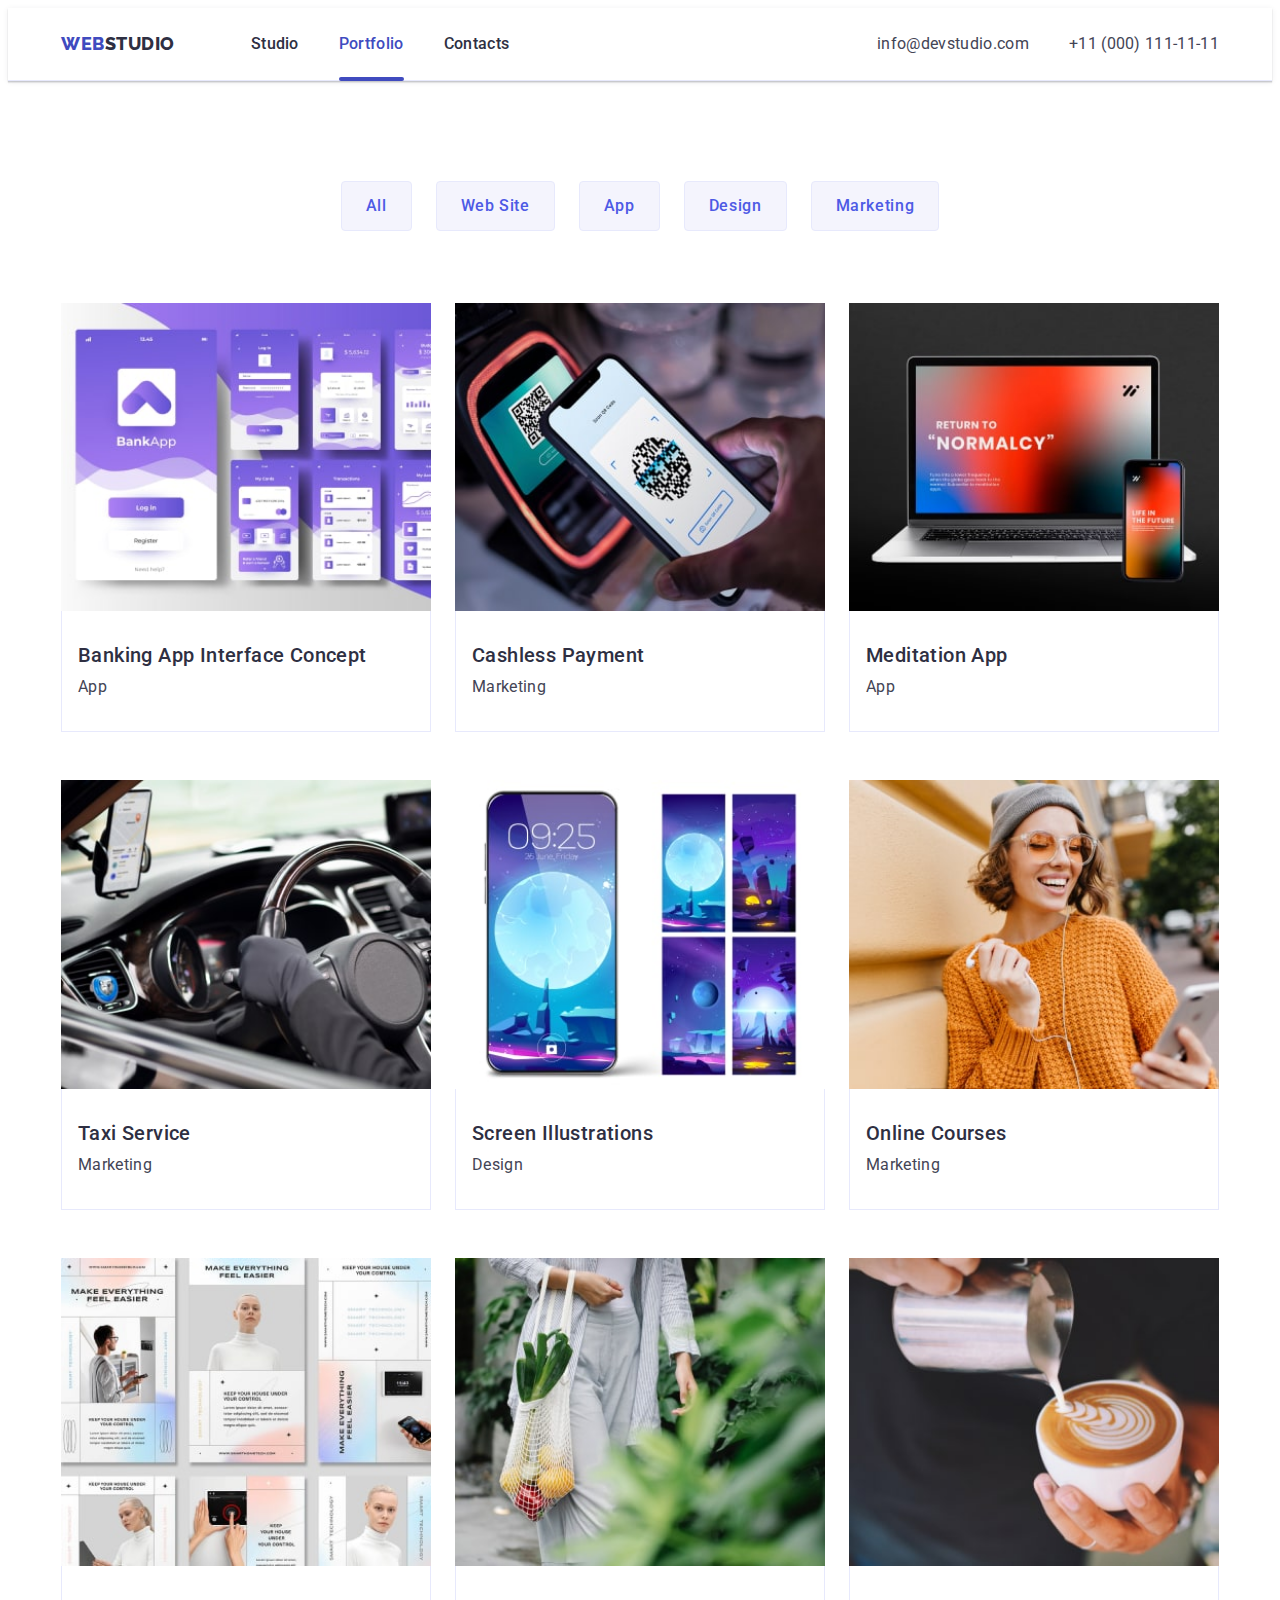
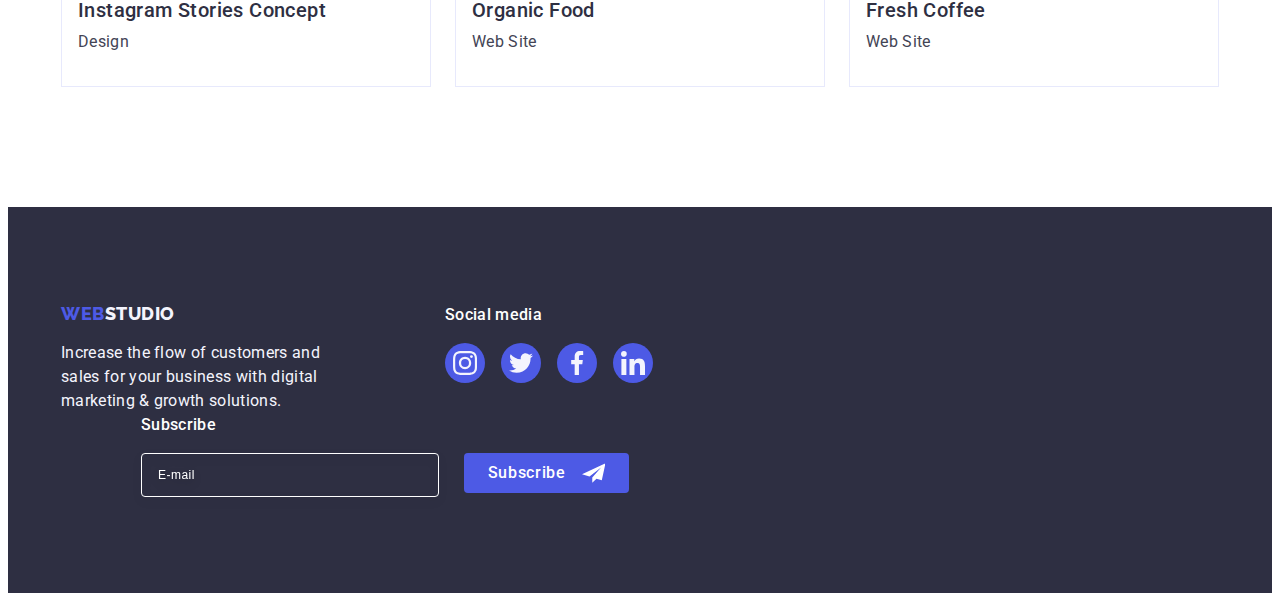
==== commit b3717d99: "hw-07-05" ====
--- a/portfolio.html
+++ b/portfolio.html
@@ -29,12 +29,12 @@
           >
           <ul class="list header-list">
             <li class="header-item">
-              <a class="heder-menu page-sign link" href="./index.html"
-                >Studio</a
+              <a class="heder-menu link" href="./index.html">Studio</a>
+            </li>
+            <li class="header-item">
+              <a class="heder-menu page-sign link" href="./portfolio.html"
+                >Portfolio</a
               >
-            </li>
-            <li class="header-item">
-              <a class="heder-menu link" href="./portfolio.html">Portfolio</a>
             </li>
             <li class="header-item">
               <a class="heder-menu link" href="">Contacts</a>
